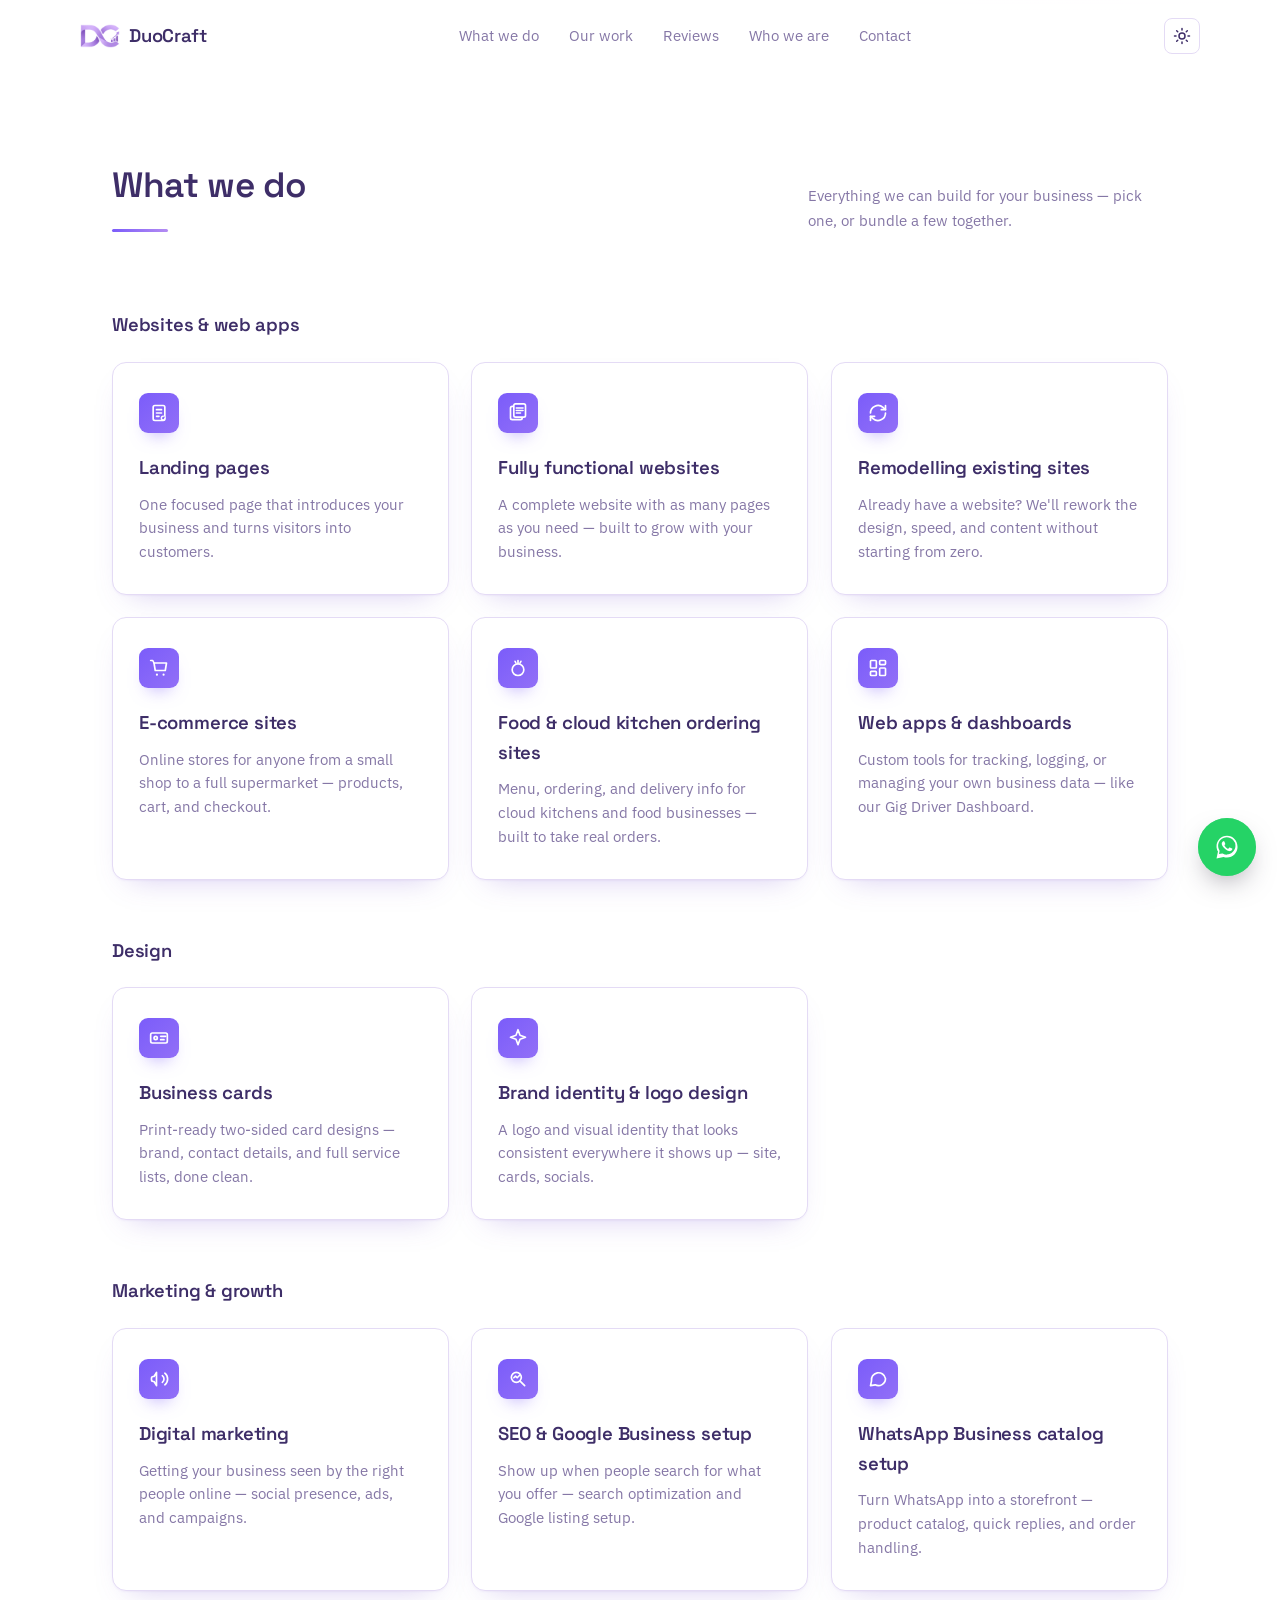
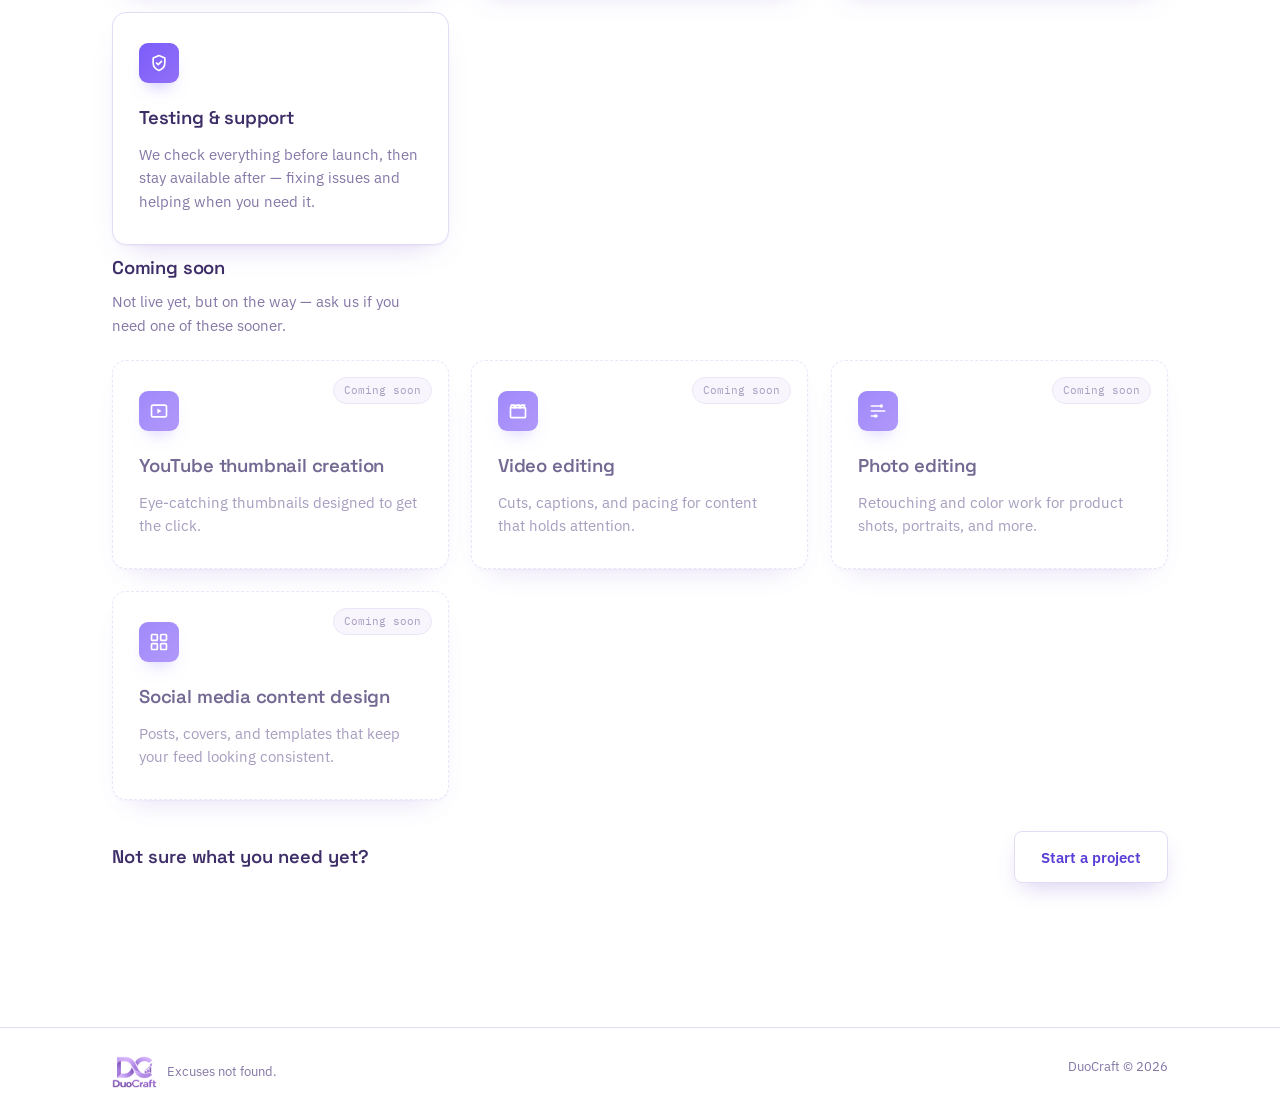
==== services.html @ d3675df7 "DuoCraft v.0.4" ====
<!DOCTYPE html>
<html lang="en">
<head>
<meta charset="UTF-8">
<meta name="viewport" content="width=device-width, initial-scale=1.0">
<title>What We Do — DuoCraft</title>
<link rel="preconnect" href="https://fonts.googleapis.com">
<link rel="preconnect" href="https://fonts.gstatic.com" crossorigin>
<link href="https://fonts.googleapis.com/css2?family=Space+Grotesk:wght@500;600;700&family=IBM+Plex+Sans:wght@400;500;600&family=IBM+Plex+Mono:wght@400;500&display=swap" rel="stylesheet">
<link rel="stylesheet" href="style.css">
<link rel="icon" href="assets/favicon.ico" sizes="any">
<link rel="apple-touch-icon" href="assets/apple-touch-icon.png">
<script>
  (function() {
    var saved = localStorage.getItem('duocraft-theme');
    var theme = saved || (window.matchMedia('(prefers-color-scheme: dark)').matches ? 'dark' : 'light');
    document.documentElement.setAttribute('data-theme', theme);
  })();
</script>
</head>
<body id="top" data-home="./">

<header id="site-header">
  <div class="wrap nav">
    <a class="nav-mark" href="./">
      <img class="brand-badge" src="assets/duocraft-badge.png" alt="DuoCraft" width="40" height="24">
      DuoCraft
    </a>
    <nav class="nav-links" id="nav-links">
      <a href="services.html">What we do</a>
      <a href="work.html">Our work</a>
      <a href="#reviews" data-section="reviews">Reviews</a>
      <a href="#founders" data-section="founders">Who we are</a>
      <a href="#contact" data-section="contact">Contact</a>
    </nav>
    <div class="nav-controls">
      <button class="theme-toggle" id="theme-toggle" aria-label="Toggle dark mode">
        <svg class="icon-sun" viewBox="0 0 24 24" width="18" height="18" fill="none" stroke="currentColor" stroke-width="2" stroke-linecap="round"><circle cx="12" cy="12" r="4"></circle><path d="M12 2v2M12 20v2M4.9 4.9l1.4 1.4M17.7 17.7l1.4 1.4M2 12h2M20 12h2M4.9 19.1l1.4-1.4M17.7 6.3l1.4-1.4"></path></svg>
        <svg class="icon-moon" viewBox="0 0 24 24" width="18" height="18" fill="none" stroke="currentColor" stroke-width="2" stroke-linecap="round" stroke-linejoin="round"><path d="M21 12.8A9 9 0 1 1 11.2 3a7 7 0 0 0 9.8 9.8z"></path></svg>
      </button>
      <button class="nav-toggle" id="nav-toggle" aria-label="Toggle menu" aria-expanded="false" aria-controls="nav-links">
        <span></span><span></span><span></span>
      </button>
    </div>
  </div>
</header>

<section class="section work-hero">
  <div class="wrap">
    <div class="section-head reveal">
      <h2 class="section-title">What we do</h2>
      <p class="section-note">Everything we can build for your business — pick one, or bundle a few together.</p>
    </div>
  </div>
</section>

<section class="section services-page">
  <div class="wrap">

    <h3 class="services-group-title reveal">Websites &amp; web apps</h3>
    <div class="services">
      <div class="service tilt-card reveal">
        <div class="tilt-inner">
          <div class="service-icon">
            <svg viewBox="0 0 24 24" width="20" height="20" fill="none" stroke="#fff" stroke-width="2" stroke-linecap="round" stroke-linejoin="round"><rect x="5" y="3" width="14" height="18" rx="2"></rect><path d="M9 8h6M9 12h6M9 16h3"></path><circle cx="17" cy="18" r="3" fill="#fff" stroke="none"></circle><path d="M16.3 18l.7.7L18 17" stroke="#7B5CFA" stroke-width="1.6"></path></svg>
          </div>
          <h3>Landing pages</h3>
          <p>One focused page that introduces your business and turns visitors into customers.</p>
        </div>
      </div>
      <div class="service tilt-card reveal">
        <div class="tilt-inner">
          <div class="service-icon">
            <svg viewBox="0 0 24 24" width="20" height="20" fill="none" stroke="#fff" stroke-width="2" stroke-linecap="round" stroke-linejoin="round"><rect x="3" y="4" width="14" height="16" rx="2"></rect><rect x="7" y="1" width="14" height="16" rx="2" fill="#7B5CFA" stroke="#fff"></rect><path d="M10 6h8M10 9h8M10 12h5"></path></svg>
          </div>
          <h3>Fully functional websites</h3>
          <p>A complete website with as many pages as you need — built to grow with your business.</p>
        </div>
      </div>
      <div class="service tilt-card reveal">
        <div class="tilt-inner">
          <div class="service-icon">
            <svg viewBox="0 0 24 24" width="20" height="20" fill="none" stroke="#fff" stroke-width="2" stroke-linecap="round" stroke-linejoin="round"><path d="M3 12a9 9 0 0 1 15-6.7L21 8"></path><path d="M21 3v5h-5"></path><path d="M21 12a9 9 0 0 1-15 6.7L3 16"></path><path d="M3 21v-5h5"></path></svg>
          </div>
          <h3>Remodelling existing sites</h3>
          <p>Already have a website? We'll rework the design, speed, and content without starting from zero.</p>
        </div>
      </div>
      <div class="service tilt-card reveal">
        <div class="tilt-inner">
          <div class="service-icon">
            <svg viewBox="0 0 24 24" width="20" height="20" fill="none" stroke="#fff" stroke-width="2" stroke-linecap="round" stroke-linejoin="round"><path d="M6 6h15l-1.5 9h-12z"></path><circle cx="9.5" cy="20" r="1.3" fill="#fff" stroke="none"></circle><circle cx="17.5" cy="20" r="1.3" fill="#fff" stroke="none"></circle><path d="M6 6L4.5 3H2"></path></svg>
          </div>
          <h3>E-commerce sites</h3>
          <p>Online stores for anyone from a small shop to a full supermarket — products, cart, and checkout.</p>
        </div>
      </div>
      <div class="service tilt-card reveal">
        <div class="tilt-inner">
          <div class="service-icon">
            <svg viewBox="0 0 24 24" width="20" height="20" fill="none" stroke="#fff" stroke-width="2" stroke-linecap="round" stroke-linejoin="round"><circle cx="12" cy="14" r="7"></circle><path d="M12 3v3M8.5 4l1 2M15.5 4l-1 2"></path></svg>
          </div>
          <h3>Food &amp; cloud kitchen ordering sites</h3>
          <p>Menu, ordering, and delivery info for cloud kitchens and food businesses — built to take real orders.</p>
        </div>
      </div>
      <div class="service tilt-card reveal">
        <div class="tilt-inner">
          <div class="service-icon">
            <svg viewBox="0 0 24 24" width="20" height="20" fill="none" stroke="#fff" stroke-width="2" stroke-linecap="round" stroke-linejoin="round"><rect x="3" y="3" width="7" height="9" rx="1"></rect><rect x="14" y="3" width="7" height="5" rx="1"></rect><rect x="14" y="12" width="7" height="9" rx="1"></rect><rect x="3" y="16" width="7" height="5" rx="1"></rect></svg>
          </div>
          <h3>Web apps &amp; dashboards</h3>
          <p>Custom tools for tracking, logging, or managing your own business data — like our Gig Driver Dashboard.</p>
        </div>
      </div>
    </div>

    <h3 class="services-group-title reveal">Design</h3>
    <div class="services">
      <div class="service tilt-card reveal">
        <div class="tilt-inner">
          <div class="service-icon">
            <svg viewBox="0 0 24 24" width="20" height="20" fill="none" stroke="#fff" stroke-width="2" stroke-linecap="round" stroke-linejoin="round"><rect x="2" y="6" width="20" height="12" rx="2"></rect><circle cx="8" cy="12" r="2"></circle><path d="M14 10h6M14 14h4"></path></svg>
          </div>
          <h3>Business cards</h3>
          <p>Print-ready two-sided card designs — brand, contact details, and full service lists, done clean.</p>
        </div>
      </div>
      <div class="service tilt-card reveal">
        <div class="tilt-inner">
          <div class="service-icon">
            <svg viewBox="0 0 24 24" width="20" height="20" fill="none" stroke="#fff" stroke-width="2" stroke-linecap="round" stroke-linejoin="round"><path d="M12 2l2.4 6.6L21 11l-6.6 2.4L12 20l-2.4-6.6L3 11l6.6-2.4z"></path></svg>
          </div>
          <h3>Brand identity &amp; logo design</h3>
          <p>A logo and visual identity that looks consistent everywhere it shows up — site, cards, socials.</p>
        </div>
      </div>
    </div>

    <h3 class="services-group-title reveal">Marketing &amp; growth</h3>
    <div class="services">
      <div class="service tilt-card reveal">
        <div class="tilt-inner">
          <div class="service-icon">
            <svg viewBox="0 0 24 24" width="20" height="20" fill="none" stroke="#fff" stroke-width="2" stroke-linecap="round" stroke-linejoin="round"><path d="M3 11v2a2 2 0 0 0 2 2h1l3 5V4l-3 5H5a2 2 0 0 0-2 2z"></path><path d="M16 8a5 5 0 0 1 0 8"></path><path d="M19 5a9 9 0 0 1 0 14"></path></svg>
          </div>
          <h3>Digital marketing</h3>
          <p>Getting your business seen by the right people online — social presence, ads, and campaigns.</p>
        </div>
      </div>
      <div class="service tilt-card reveal">
        <div class="tilt-inner">
          <div class="service-icon">
            <svg viewBox="0 0 24 24" width="20" height="20" fill="none" stroke="#fff" stroke-width="2" stroke-linecap="round" stroke-linejoin="round"><circle cx="10" cy="10" r="6"></circle><path d="M20 20l-5.5-5.5"></path><path d="M7 10.5l2-2 2 2 3-3"></path></svg>
          </div>
          <h3>SEO &amp; Google Business setup</h3>
          <p>Show up when people search for what you offer — search optimization and Google listing setup.</p>
        </div>
      </div>
      <div class="service tilt-card reveal">
        <div class="tilt-inner">
          <div class="service-icon">
            <svg viewBox="0 0 24 24" width="20" height="20" fill="none" stroke="#fff" stroke-width="2" stroke-linecap="round" stroke-linejoin="round"><path d="M21 11.5a8.5 8.5 0 0 1-12.4 7.5L3 20l1.2-5.4A8.5 8.5 0 1 1 21 11.5z"></path></svg>
          </div>
          <h3>WhatsApp Business catalog setup</h3>
          <p>Turn WhatsApp into a storefront — product catalog, quick replies, and order handling.</p>
        </div>
      </div>
      <div class="service tilt-card reveal">
        <div class="tilt-inner">
          <div class="service-icon">
            <svg viewBox="0 0 24 24" width="20" height="20" fill="none" stroke="#fff" stroke-width="2" stroke-linecap="round" stroke-linejoin="round"><path d="M12 3l7 3v6c0 4.5-3 7.5-7 9-4-1.5-7-4.5-7-9V6l7-3Z"></path><path d="M9 12l2 2 4-4"></path></svg>
          </div>
          <h3>Testing &amp; support</h3>
          <p>We check everything before launch, then stay available after — fixing issues and helping when you need it.</p>
        </div>
      </div>
    </div>

    <div class="services-coming reveal">
      <h3 class="services-group-title">Coming soon</h3>
      <p class="section-note" style="margin-bottom: 22px;">Not live yet, but on the way — ask us if you need one of these sooner.</p>
      <div class="services">
        <div class="service tilt-card is-coming-soon">
          <span class="coming-soon-badge">Coming soon</span>
          <div class="tilt-inner">
            <div class="service-icon">
              <svg viewBox="0 0 24 24" width="20" height="20" fill="none" stroke="#fff" stroke-width="2" stroke-linecap="round" stroke-linejoin="round"><rect x="3" y="5" width="18" height="14" rx="2"></rect><path d="M10 9l5 3-5 3z" fill="#fff" stroke="none"></path></svg>
            </div>
            <h3>YouTube thumbnail creation</h3>
            <p>Eye-catching thumbnails designed to get the click.</p>
          </div>
        </div>
        <div class="service tilt-card is-coming-soon">
          <span class="coming-soon-badge">Coming soon</span>
          <div class="tilt-inner">
            <div class="service-icon">
              <svg viewBox="0 0 24 24" width="20" height="20" fill="none" stroke="#fff" stroke-width="2" stroke-linecap="round" stroke-linejoin="round"><path d="M3 8l1-3h4l-1 3M9 8l1-3h4l-1 3M15 8l1-3h4l-1 3"></path><rect x="3" y="8" width="18" height="12" rx="1"></rect></svg>
            </div>
            <h3>Video editing</h3>
            <p>Cuts, captions, and pacing for content that holds attention.</p>
          </div>
        </div>
        <div class="service tilt-card is-coming-soon">
          <span class="coming-soon-badge">Coming soon</span>
          <div class="tilt-inner">
            <div class="service-icon">
              <svg viewBox="0 0 24 24" width="20" height="20" fill="none" stroke="#fff" stroke-width="2" stroke-linecap="round" stroke-linejoin="round"><path d="M4 6h10M4 12h16M4 18h7"></path><circle cx="16" cy="6" r="2" fill="#fff" stroke="none"></circle><circle cx="9" cy="18" r="2" fill="#fff" stroke="none"></circle></svg>
            </div>
            <h3>Photo editing</h3>
            <p>Retouching and color work for product shots, portraits, and more.</p>
          </div>
        </div>
        <div class="service tilt-card is-coming-soon">
          <span class="coming-soon-badge">Coming soon</span>
          <div class="tilt-inner">
            <div class="service-icon">
              <svg viewBox="0 0 24 24" width="20" height="20" fill="none" stroke="#fff" stroke-width="2" stroke-linecap="round" stroke-linejoin="round"><rect x="3" y="3" width="7" height="7" rx="1"></rect><rect x="14" y="3" width="7" height="7" rx="1"></rect><rect x="3" y="14" width="7" height="7" rx="1"></rect><rect x="14" y="14" width="7" height="7" rx="1"></rect></svg>
            </div>
            <h3>Social media content design</h3>
            <p>Posts, covers, and templates that keep your feed looking consistent.</p>
          </div>
        </div>
      </div>
    </div>

    <div class="case-cta reveal">
      <p>Not sure what you need yet?</p>
      <a class="btn btn-primary" href="#contact" data-section="contact">Start a project</a>
    </div>
  </div>
</section>

<footer>
  <div class="wrap">
    <div style="display:flex; align-items:center; gap:10px;">
      <img src="assets/duocraft-wordmark.png" alt="DuoCraft" style="height:32px; width:auto; display:block;">
      <span style="font-size:0.8rem; color:var(--text-muted);">Excuses not found.</span>
    </div>
    <span>DuoCraft © 2026</span>
  </div>
</footer>

  <a
    class="whatsapp-fab"
    id="whatsapp-fab"
    href="https://wa.me/919360220703?text=Hi%2C%20we%20found%20DuoCraft%20and%20we%27d%20like%20to%20build%20a%20website%20together%20%E2%80%94%20can%20we%20talk%3F"
    target="_blank"
    rel="noopener noreferrer"
    aria-label="Message DuoCraft on WhatsApp"
  >
    <svg viewBox="0 0 32 32" width="28" height="28" fill="currentColor" aria-hidden="true">
      <path d="M16.02 3C9.4 3 4 8.4 4 15.02c0 2.23.62 4.34 1.7 6.14L4 29l8.03-1.65a11.94 11.94 0 0 0 3.99.69h.01c6.63 0 12.02-5.4 12.02-12.02C28.05 8.4 22.65 3 16.02 3Zm0 21.9h-.01a9.9 9.9 0 0 1-5.06-1.39l-.36-.22-3.77.78.8-3.67-.24-.38a9.86 9.86 0 0 1-1.52-5.3c0-5.46 4.44-9.9 9.92-9.9 2.65 0 5.13 1.03 7 2.9a9.83 9.83 0 0 1 2.9 6.99c0 5.46-4.45 9.9-9.9 9.9Zm5.43-7.42c-.3-.15-1.76-.87-2.03-.97-.27-.1-.47-.15-.67.15-.2.3-.77.97-.94 1.17-.17.2-.35.22-.65.07-.3-.15-1.25-.46-2.38-1.47-.88-.78-1.47-1.76-1.65-2.06-.17-.3-.02-.46.13-.6.13-.13.3-.35.45-.52.15-.17.2-.3.3-.5.1-.2.05-.37-.02-.52-.07-.15-.67-1.6-.91-2.2-.24-.57-.49-.5-.67-.51h-.57c-.2 0-.52.07-.79.37-.27.3-1.04 1.02-1.04 2.48s1.06 2.87 1.21 3.07c.15.2 2.09 3.2 5.08 4.48.71.3 1.26.49 1.69.63.71.22 1.36.19 1.87.12.57-.09 1.76-.72 2-1.42.25-.7.25-1.29.17-1.42-.07-.13-.27-.2-.57-.35Z"/>
    </svg>
  </a>

  <script src="script.js"></script>
</body>
</html>
---- style.css ----
:root {
    --bg: #FFFFFF;
    --bg-2: #F5F1FC;
    --panel: #FFFFFF;
    --line: #E4DBF5;
    --text: #3E2E68;
    --text-muted: #8577A6;
    --accent: #7B5CFA;
    --accent-2: #B48CF2;
    --pass: #3F9E82;
    --shadow-color: 258deg 55% 55%;
    --font-display: 'Space Grotesk', sans-serif;
    --font-body: 'IBM Plex Sans', sans-serif;
    --font-mono: 'IBM Plex Mono', monospace;
    color-scheme: light;
  }

  :root[data-theme="dark"] {
    --bg: #16121F;
    --bg-2: #1E1830;
    --panel: #1C1729;
    --line: #332A4A;
    --text: #EDE7FA;
    --text-muted: #A99FC7;
    --accent: #9B82FF;
    --accent-2: #C6A8FF;
    --pass: #52C79A;
    --shadow-color: 258deg 60% 4%;
    color-scheme: dark;
  }

  * { box-sizing: border-box; }
  html { scroll-behavior: smooth; }

  body {
    margin: 0;
    background:
      radial-gradient(1100px 480px at 82% -8%, color-mix(in srgb, var(--accent) 10%, transparent), transparent 60%),
      var(--bg);
    color: var(--text);
    font-family: var(--font-body);
    line-height: 1.6;
    -webkit-font-smoothing: antialiased;
    overflow-x: hidden;
    transition: background-color 0.3s ease, color 0.3s ease;
  }

  a { color: inherit; }

  .wrap {
    max-width: 1120px;
    margin: 0 auto;
    padding: 0 32px;
  }
  @media (max-width: 640px) { .wrap { padding: 0 20px; } }

  /* ---------- Reveal-on-scroll ---------- */
  .reveal {
    opacity: 0;
    transform: translateY(22px);
    transition: opacity 0.7s cubic-bezier(.2,.7,.2,1), transform 0.7s cubic-bezier(.2,.7,.2,1);
  }
  .reveal.is-visible { opacity: 1; transform: translateY(0); }
  @media (prefers-reduced-motion: reduce) {
    .reveal { opacity: 1; transform: none; transition: none; }
  }

  /* ---------- Nav ---------- */
  header {
    position: sticky;
    top: 0;
    z-index: 50;
    background: color-mix(in srgb, var(--bg) 78%, transparent);
    backdrop-filter: blur(14px);
    border-bottom: 1px solid transparent;
    transition: border-color 0.3s ease, box-shadow 0.3s ease;
  }
  header.scrolled {
    border-bottom-color: var(--line);
    box-shadow: 0 8px 24px -20px hsl(var(--shadow-color) / 0.6);
  }
  .nav {
    display: flex;
    align-items: center;
    justify-content: space-between;
    padding: 18px 0;
  }
  .nav-mark {
    font-family: var(--font-display);
    font-size: 1.15rem;
    font-weight: 600;
    letter-spacing: -0.01em;
    display: flex;
    align-items: center;
    gap: 9px;
  }
  .nav-controls {
    display: flex;
    flex-direction: row;
    flex-wrap: nowrap;
    align-items: center;
    gap: 10px;
  }
  .brand-badge {
    display: block;
    flex-shrink: 0;
    object-fit: contain;
  }
  .nav-links {
    display: flex;
    gap: 30px;
    font-size: 0.92rem;
    color: var(--text-muted);
  }
  .nav-links a { text-decoration: none; transition: color 0.2s ease; position: relative; }
  .nav-links a::after {
    content: "";
    position: absolute;
    left: 0; bottom: -5px;
    width: 100%; height: 1px;
    background: var(--accent);
    transform: scaleX(0);
    transform-origin: left;
    transition: transform 0.25s cubic-bezier(.2,.7,.2,1);
  }
  .nav-links a:hover::after { transform: scaleX(1); }
  .nav-links a:hover { color: var(--text); }
  .theme-toggle {
    display: flex;
    align-items: center;
    justify-content: center;
    width: 36px;
    height: 36px;
    border: 1px solid var(--line);
    border-radius: 8px;
    background: var(--panel);
    color: var(--text);
    cursor: pointer;
    padding: 0;
    position: relative;
    transition: border-color 0.2s ease, transform 0.2s ease;
  }
  .theme-toggle:hover { border-color: var(--accent); transform: translateY(-1px); }
  .theme-toggle svg {
    position: absolute;
    transition: opacity 0.2s ease, transform 0.3s ease;
  }
  .icon-moon { opacity: 0; transform: rotate(-40deg) scale(0.7); }
  .icon-sun { opacity: 1; transform: rotate(0deg) scale(1); }
  :root[data-theme="dark"] .icon-sun { opacity: 0; transform: rotate(40deg) scale(0.7); }
  :root[data-theme="dark"] .icon-moon { opacity: 1; transform: rotate(0deg) scale(1); }

  .nav-toggle {
    display: none;
    flex-direction: column;
    justify-content: center;
    gap: 5px;
    width: 36px;
    height: 36px;
    border: 1px solid var(--line);
    border-radius: 8px;
    background: var(--panel);
    cursor: pointer;
    padding: 0;
  }
  .nav-toggle span {
    display: block;
    width: 16px;
    height: 2px;
    margin: 0 auto;
    background: var(--text);
    border-radius: 2px;
    transition: transform 0.25s ease, opacity 0.25s ease;
  }
  .nav-toggle[aria-expanded="true"] span:nth-child(1) { transform: translateY(7px) rotate(45deg); }
  .nav-toggle[aria-expanded="true"] span:nth-child(2) { opacity: 0; }
  .nav-toggle[aria-expanded="true"] span:nth-child(3) { transform: translateY(-7px) rotate(-45deg); }

  @media (max-width: 640px) {
    .nav-toggle { display: flex; }
    .nav-links {
      position: absolute;
      top: 100%;
      left: 0;
      right: 0;
      flex-direction: column;
      gap: 0;
      background: var(--bg);
      border-bottom: 1px solid var(--line);
      box-shadow: 0 16px 30px -20px hsl(var(--shadow-color) / 0.5);
      max-height: 0;
      overflow: hidden;
      opacity: 0;
      transition: max-height 0.3s ease, opacity 0.25s ease;
    }
    .nav-links.open { max-height: 320px; opacity: 1; }
    .nav-links a {
      padding: 16px 20px;
      border-bottom: 1px solid var(--line);
      width: 100%;
    }
    .nav-links a::after { display: none; }
    .nav { position: relative; }
  }

  .btn {
    display: inline-block;
    padding: 13px 26px;
    border-radius: 8px;
    text-decoration: none;
    font-size: 0.95rem;
    font-weight: 600;
    font-family: var(--font-body);
    transition: transform 0.2s ease, box-shadow 0.2s ease, background 0.2s ease;
  }
  .btn-primary {
    background: #FFFFFF;
    color: #5A3FD6;
    border: 1px solid var(--line);
    box-shadow: 0 10px 24px -8px hsl(var(--shadow-color) / 0.30);
    position: relative;
    overflow: hidden;
  }
  .btn-primary::before {
    content: "";
    position: absolute;
    top: 0; left: -60%;
    width: 40%; height: 100%;
    background: linear-gradient(115deg, transparent, color-mix(in srgb, var(--accent) 22%, transparent), transparent);
    transform: skewX(-20deg);
    transition: left 0.6s ease;
  }
  .btn-primary:hover::before { left: 130%; }
  .btn-primary:hover { transform: translateY(-2px); box-shadow: 0 16px 30px -8px hsl(var(--shadow-color) / 0.4); }
  .btn-ghost {
    border: 1px solid var(--line);
    color: var(--text);
    background: var(--panel);
  }
  .btn-ghost:hover { transform: translateY(-2px); box-shadow: 0 10px 22px -12px hsl(var(--shadow-color) / 0.5); }

  :root[data-theme="dark"] .btn-primary {
    background: var(--panel);
    color: var(--accent-2);
  }

  /* ---------- Hero ---------- */
  .hero { padding: 108px 0 84px; position: relative; overflow: hidden; min-height: 560px; }
  .hero-orb {
    position: absolute;
    border-radius: 50%;
    filter: blur(60px);
    pointer-events: none;
    z-index: -1;
    opacity: 0.35;
  }
  .hero-orb-1 {
    width: 340px; height: 340px;
    top: -80px; right: 6%;
    background: radial-gradient(circle, var(--accent), transparent 70%);
    animation: float-a 14s ease-in-out infinite;
  }
  .hero-orb-2 {
    width: 240px; height: 240px;
    top: 160px; right: 22%;
    background: radial-gradient(circle, var(--accent-2), transparent 70%);
    animation: float-b 18s ease-in-out infinite;
  }
  @keyframes float-a {
    0%, 100% { transform: translate(0, 0) scale(1); }
    50% { transform: translate(-24px, 30px) scale(1.08); }
  }
  @keyframes float-b {
    0%, 100% { transform: translate(0, 0) scale(1); }
    50% { transform: translate(18px, -22px) scale(0.94); }
  }

  .hero-stage {
    position: absolute;
    top: 46%;
    right: 5%;
    transform: translateY(-50%);
    width: 600px;
    height: 600px;
    perspective: 1200px;
    z-index: 0;
    pointer-events: none;
  }
  @media (max-width: 980px) { .hero-stage { display: none; } }
  .hero-stage-glow {
    position: absolute;
    inset: 8%;
    border-radius: 50%;
    background: radial-gradient(circle, color-mix(in srgb, var(--accent) 14%, transparent), transparent 70%);
  }
  .hero-stage-shadow {
    position: absolute;
    bottom: 10%;
    left: 50%;
    width: 46%;
    height: 22px;
    background: radial-gradient(ellipse, hsl(var(--shadow-color) / 0.4), transparent 72%);
    transform: translateX(-50%);
    border-radius: 50%;
    filter: blur(1px);
    animation: shadow-pulse 14s linear infinite;
  }
  .hero-logo-spin {
    position: absolute;
    inset: 0;
    display: flex;
    align-items: center;
    justify-content: center;
    transform-style: preserve-3d;
    animation: spin3d 14s linear infinite;
  }
  .hero-logo-spin img {
    width: 60%;
    height: auto;
    filter: drop-shadow(0 18px 26px hsl(var(--shadow-color) / 0.32));
    backface-visibility: visible;
  }
  @keyframes spin3d {
    from { transform: rotateY(0deg) rotateX(8deg); }
    to { transform: rotateY(360deg) rotateX(8deg); }
  }
  @keyframes shadow-pulse {
    0%, 50%, 100% { transform: translateX(-50%) scaleX(1); opacity: 0.5; }
    25%, 75% { transform: translateX(-50%) scaleX(0.55); opacity: 0.3; }
  }
  .hero-eyebrow {
    font-family: var(--font-mono);
    font-size: 0.82rem;
    color: var(--pass);
    margin: 0 0 22px;
    display: flex;
    align-items: center;
    gap: 8px;
  }
  .dot {
    width: 7px; height: 7px; border-radius: 50%;
    background: var(--pass);
    display: inline-block;
    box-shadow: 0 0 0 4px color-mix(in srgb, var(--pass) 18%, transparent);
    animation: pulse 2.4s ease-in-out infinite;
  }
  @keyframes pulse {
    0%, 100% { box-shadow: 0 0 0 4px color-mix(in srgb, var(--pass) 18%, transparent); }
    50% { box-shadow: 0 0 0 8px color-mix(in srgb, var(--pass) 8%, transparent); }
  }
  h1 {
    font-family: var(--font-display);
    font-weight: 600;
    font-size: clamp(2.4rem, 5.4vw, 3.7rem);
    line-height: 1.1;
    margin: 0 0 28px;
    max-width: 16ch;
    letter-spacing: -0.02em;
  }
  .hero-sub {
    font-size: 1.1rem;
    color: var(--text-muted);
    max-width: 54ch;
    margin: 0 0 38px;
  }
  .hero-actions { display: flex; gap: 14px; flex-wrap: wrap; }

  /* ---------- Section heads ---------- */
  .section { padding: 84px 0; }
  .section-head {
    display: flex;
    justify-content: space-between;
    align-items: flex-end;
    gap: 20px;
    margin-bottom: 46px;
    flex-wrap: wrap;
  }
  .section-title {
    font-family: var(--font-display);
    font-weight: 600;
    font-size: clamp(1.7rem, 3vw, 2.2rem);
    margin: 0;
    max-width: 20ch;
    letter-spacing: -0.01em;
    position: relative;
  }
  .section-title::after {
    content: "";
    display: block;
    height: 3px;
    width: 0;
    margin-top: 16px;
    background: linear-gradient(90deg, var(--accent), var(--accent-2));
    border-radius: 2px;
    transition: width 0.8s cubic-bezier(.2,.7,.2,1) 0.15s;
  }
  .section-head.is-visible .section-title::after { width: 56px; }
  .section-note { color: var(--text-muted); font-size: 0.96rem; max-width: 34ch; margin: 0; }

  /* ---------- Elevated card base (3D) ---------- */
  .tilt-card {
    background: var(--panel);
    border: 1px solid var(--line);
    border-radius: 14px;
    box-shadow:
      0 1px 2px hsl(var(--shadow-color) / 0.06),
      0 14px 30px -18px hsl(var(--shadow-color) / 0.35);
    transform-style: preserve-3d;
    will-change: transform;
    transition: box-shadow 0.3s ease, transform 0.1s ease;
  }
  .tilt-card:hover {
    box-shadow:
      0 2px 4px hsl(var(--shadow-color) / 0.08),
      0 26px 46px -20px hsl(var(--shadow-color) / 0.45);
  }
  .tilt-inner { transform: translateZ(30px); }

  /* ---------- Founders ---------- */
  .founders {
    display: grid;
    grid-template-columns: 1fr 1fr;
    gap: 24px;
  }
  @media (max-width: 720px) { .founders { grid-template-columns: 1fr; } }
  .founders .tilt-card:nth-child(1) { transition-delay: 0s; }
  .founders .tilt-card:nth-child(2) { transition-delay: 0.12s; }
  .founder { padding: 38px 34px; }
  .founder-avatar {
    width: 52px;
    height: 52px;
    border-radius: 50%;
    display: flex;
    align-items: center;
    justify-content: center;
    font-family: var(--font-display);
    font-weight: 600;
    font-size: 0.95rem;
    color: #fff;
    background: linear-gradient(135deg, var(--accent), var(--accent-2));
    box-shadow: 0 10px 18px -10px color-mix(in srgb, var(--accent) 60%, transparent);
    margin-bottom: 18px;
    letter-spacing: 0.02em;
  }
  .founder-role {
    font-family: var(--font-mono);
    font-size: 0.78rem;
    color: var(--accent);
    margin: 0 0 8px;
  }
  .founder-name {
    font-family: var(--font-display);
    font-size: 1.55rem;
    font-weight: 600;
    margin: 0 0 14px;
    letter-spacing: -0.01em;
  }
  .founder-bio { color: var(--text-muted); font-size: 0.97rem; margin: 0 0 22px; }
  .chip-row { display: flex; flex-wrap: wrap; gap: 8px; margin-bottom: 22px; }
  .chip {
    font-family: var(--font-mono);
    font-size: 0.76rem;
    padding: 6px 11px;
    background: var(--bg-2);
    border: 1px solid var(--line);
    border-radius: 6px;
    color: var(--text-muted);
    transition: transform 0.15s ease, border-color 0.15s ease, color 0.15s ease;
  }
  .chip:hover { transform: translateY(-2px); border-color: var(--accent); color: var(--accent); }
  .founder-contact { font-size: 0.88rem; color: var(--text-muted); display: flex; flex-direction: column; gap: 5px; }
  .founder-contact a { text-decoration: none; border-bottom: 1px solid var(--line); }
  .founder-contact a:hover { border-color: var(--accent); color: var(--accent); }
  .founder-portfolio-btn {
    display: inline-flex;
    align-items: center;
    gap: 8px;
    margin-top: 22px;
    padding: 10px 18px;
    border-radius: 8px;
    border: 1px solid var(--line);
    background: var(--bg-2);
    color: var(--text);
    text-decoration: none;
    font-size: 0.88rem;
    font-weight: 600;
    transition: transform 0.2s ease, border-color 0.2s ease, color 0.2s ease, box-shadow 0.2s ease;
  }
  .founder-portfolio-btn svg { transition: transform 0.2s ease; }
  .founder-portfolio-btn:hover {
    border-color: var(--accent);
    color: var(--accent);
    transform: translateY(-2px);
    box-shadow: 0 10px 22px -14px hsl(var(--shadow-color) / 0.5);
  }
  .founder-portfolio-btn:hover svg { transform: translate(1px, -1px); }

  /* ---------- Services ---------- */
  .services {
    display: grid;
    grid-template-columns: repeat(3, 1fr);
    gap: 22px;
  }
  @media (max-width: 800px) { .services { grid-template-columns: 1fr; } }
  .section-more { display: flex; justify-content: center; margin-top: 34px; }

  /* ---------- Services page (what we do, full catalog) ---------- */
  .services-page { padding-top: 8px; }
  .services-group-title {
    font-family: var(--font-display);
    font-weight: 600;
    font-size: 1.15rem;
    letter-spacing: -0.01em;
    margin: 56px 0 22px;
  }
  .services-group-title:first-child { margin-top: 0; }
  .services-coming { margin-top: 8px; }
  .services-coming .services-group-title { margin-bottom: 6px; }

  .service.is-coming-soon { position: relative; opacity: 0.72; border-style: dashed; }
  .coming-soon-badge {
    position: absolute;
    top: 16px;
    right: 16px;
    font-family: var(--font-mono);
    font-size: 0.68rem;
    padding: 4px 10px;
    border-radius: 999px;
    background: var(--bg-2);
    border: 1px solid var(--line);
    color: var(--text-muted);
    z-index: 1;
  }
  .services .tilt-card:nth-child(1) { transition-delay: 0s; }
  .services .tilt-card:nth-child(2) { transition-delay: 0.1s; }
  .services .tilt-card:nth-child(3) { transition-delay: 0.2s; }
  .service { padding: 30px 26px; }
  .service-icon {
    width: 40px; height: 40px;
    border-radius: 9px;
    background: linear-gradient(135deg, var(--accent), color-mix(in srgb, var(--accent) 60%, var(--accent-2)));
    margin-bottom: 20px;
    box-shadow: 0 10px 18px -10px color-mix(in srgb, var(--accent) 60%, transparent);
    display: flex;
    align-items: center;
    justify-content: center;
  }
  .service h3 { font-family: var(--font-display); font-weight: 600; font-size: 1.16rem; margin: 0 0 10px; letter-spacing: -0.01em; }
  .service p { color: var(--text-muted); font-size: 0.93rem; margin: 0; }

  /* ---------- Process ---------- */
  .process { display: flex; flex-direction: column; gap: 16px; }
  .process .step:nth-child(1) { transition-delay: 0s; }
  .process .step:nth-child(2) { transition-delay: 0.08s; }
  .process .step:nth-child(3) { transition-delay: 0.16s; }
  .process .step:nth-child(4) { transition-delay: 0.24s; }
  .step {
    display: grid;
    grid-template-columns: 60px 1fr;
    gap: 22px;
    align-items: start;
    padding: 26px 28px;
  }
  .step-num {
    font-family: var(--font-display);
    font-size: 1.5rem;
    font-weight: 700;
    background: linear-gradient(120deg, var(--accent), var(--accent-2), var(--accent));
    background-size: 200% auto;
    -webkit-background-clip: text;
    background-clip: text;
    color: transparent;
    animation: shimmer 6s ease-in-out infinite;
  }
  @keyframes shimmer {
    0%, 100% { background-position: 0% 50%; }
    50% { background-position: 100% 50%; }
  }
  .step-body h4 { margin: 0 0 6px; font-size: 1.06rem; font-weight: 600; }
  .step-body p { margin: 0; color: var(--text-muted); font-size: 0.93rem; max-width: 56ch; }

  /* ---------- Stack ---------- */
  .stack-grid { display: grid; grid-template-columns: repeat(4, 1fr); gap: 20px; }
  @media (max-width: 720px) { .stack-grid { grid-template-columns: repeat(2, 1fr); } }
  .stack-grid .tilt-card:nth-child(1) { transition-delay: 0s; }
  .stack-grid .tilt-card:nth-child(2) { transition-delay: 0.08s; }
  .stack-grid .tilt-card:nth-child(3) { transition-delay: 0.16s; }
  .stack-grid .tilt-card:nth-child(4) { transition-delay: 0.24s; }
  .stack-group { padding: 24px 22px; }
  .stack-group h5 { font-family: var(--font-mono); font-size: 0.78rem; color: var(--accent); margin: 0 0 12px; font-weight: 500; }
  .stack-group ul { list-style: none; padding: 0; margin: 0; font-size: 0.94rem; }
  .stack-group li { padding: 4px 0; color: var(--text); }

  /* ---------- CTA ---------- */
  .cta { padding: 90px 0 100px; }
  .cta-panel {
    padding: 56px 48px;
    border-radius: 20px;
    position: relative;
    overflow: hidden;
  }
  .cta-panel::before {
    content: "";
    position: absolute; inset: 0;
    background: radial-gradient(600px 260px at 90% 0%, color-mix(in srgb, var(--accent) 16%, transparent), transparent 65%);
    pointer-events: none;
  }
  @media (max-width: 640px) { .cta-panel { padding: 40px 26px; } }
  .cta-badge {
    font-family: var(--font-mono);
    font-size: 0.8rem;
    color: var(--pass);
    display: flex;
    align-items: center;
    gap: 8px;
    margin: 0 0 16px;
  }
  .cta-title {
    font-family: var(--font-display);
    font-weight: 600;
    font-size: clamp(1.9rem, 4vw, 2.6rem);
    max-width: 18ch;
    margin: 0 0 22px;
    letter-spacing: -0.02em;
  }
  .cta-row { display: flex; gap: 44px; flex-wrap: wrap; margin-top: 38px; position: relative; }
  .cta-col p { margin: 2px 0; color: var(--text-muted); font-size: 0.95rem; }
  .cta-col a { text-decoration: none; color: var(--text); border-bottom: 1px solid var(--line); }
  .cta-col a:hover { color: var(--accent); border-color: var(--accent); }
  .cta-col h6 { font-family: var(--font-mono); font-size: 0.76rem; color: var(--pass); margin: 0 0 8px; font-weight: 500; }

  footer {
    border-top: 1px solid var(--line);
    padding: 28px 0;
    color: var(--text-muted);
    font-size: 0.82rem;
  }
  footer .wrap { display: flex; justify-content: space-between; flex-wrap: wrap; gap: 8px; }

  /* ---------- WhatsApp floating button ---------- */
  @media (prefers-reduced-motion: reduce) {
    * { transition: none !important; scroll-behavior: auto !important; animation: none !important; }
    .tilt-card { transform: none !important; }
  }
  .whatsapp-fab {
    position: fixed;
    right: 24px;
    bottom: 24px;
    width: 58px;
    height: 58px;
    border-radius: 50%;
    display: flex;
    align-items: center;
    justify-content: center;
    background: #25D366;
    color: #fff;
    box-shadow: 0 12px 28px -10px hsl(258deg 20% 20% / 0.5);
    z-index: 60;
    transition: transform 0.2s ease, box-shadow 0.2s ease;
  }
  .whatsapp-fab::before {
    content: "";
    position: absolute;
    inset: 0;
    border-radius: 50%;
    background: #25D366;
    opacity: 0.55;
    animation: fab-pulse 2.6s ease-out infinite;
    z-index: -1;
  }
  .whatsapp-fab:hover {
    transform: translateY(-3px) scale(1.05);
    box-shadow: 0 16px 34px -10px hsl(258deg 20% 20% / 0.6);
  }
  @keyframes fab-pulse {
    0% { transform: scale(1); opacity: 0.45; }
    100% { transform: scale(1.6); opacity: 0; }
  }
  @media (max-width: 640px) {
    .whatsapp-fab { right: 16px; bottom: 34px; width: 52px; height: 52px; }
  }
  @media (prefers-reduced-motion: reduce) {
    .whatsapp-fab::before { animation: none; display: none; }
  }

  /* ---------- Nav mark as a link (click logo to scroll to top) ---------- */
  a.nav-mark {
    text-decoration: none;
    color: inherit;
    cursor: pointer;
  }

  /* ---------- Portfolio / work preview ---------- */
  .portfolio-grid {
    display: grid;
    grid-template-columns: repeat(3, 1fr);
    gap: 22px;
  }
  @media (max-width: 800px) { .portfolio-grid { grid-template-columns: 1fr; } }
  .portfolio-grid .tilt-card:nth-child(1) { transition-delay: 0s; }
  .portfolio-grid .tilt-card:nth-child(2) { transition-delay: 0.1s; }
  .portfolio-grid .tilt-card:nth-child(3) { transition-delay: 0.2s; }
  .portfolio-card { overflow: hidden; }
  .portfolio-thumb {
    height: 140px;
    display: flex;
    align-items: center;
    justify-content: center;
    font-family: var(--font-mono);
    font-size: 0.78rem;
    color: var(--text-muted);
    border-bottom: 1px solid var(--line);
  }
  .portfolio-thumb-1 { background: linear-gradient(135deg, color-mix(in srgb, var(--accent) 18%, white), color-mix(in srgb, var(--accent-2) 25%, white)); }
  .portfolio-thumb-2 { background: linear-gradient(135deg, color-mix(in srgb, var(--accent-2) 22%, white), var(--bg-2)); }
  .portfolio-thumb-3 {
    background: var(--bg-2);
    border: 1px dashed var(--line);
    color: var(--accent);
  }

  :root[data-theme="dark"] .portfolio-thumb-1 { background: linear-gradient(135deg, color-mix(in srgb, var(--accent) 30%, var(--bg-2)), color-mix(in srgb, var(--accent-2) 30%, var(--bg-2))); }
  :root[data-theme="dark"] .portfolio-thumb-2 { background: linear-gradient(135deg, color-mix(in srgb, var(--accent-2) 32%, var(--bg-2)), var(--bg-2)); }
  .portfolio-body { padding: 22px 24px; }
  .portfolio-body h3 { font-family: var(--font-display); font-weight: 600; font-size: 1.05rem; margin: 0 0 8px; }
  .portfolio-body p { color: var(--text-muted); font-size: 0.9rem; margin: 0; }

  /* ---------- Reviews / testimonials ---------- */
  .reviews-grid {
    display: grid;
    grid-template-columns: repeat(2, 1fr);
    gap: 22px;
  }
  @media (max-width: 800px) { .reviews-grid { grid-template-columns: 1fr; } }
  .reviews-grid .tilt-card:nth-child(1) { transition-delay: 0s; }
  .reviews-grid .tilt-card:nth-child(2) { transition-delay: 0.12s; }
  .review-card { padding: 30px 28px; }
  .review-quote {
    font-size: 1rem;
    color: var(--text);
    margin: 0 0 18px;
    font-style: italic;
  }
  .review-quote.placeholder { color: var(--text-muted); }
  .review-author { font-size: 0.86rem; color: var(--text-muted); font-family: var(--font-mono); }

  /* ---------- Work / case-study page ---------- */
  .work-hero { padding-top: 84px; padding-bottom: 24px; }
  .work-hero .section-note { max-width: 40ch; }

  .filter-chips {
    display: flex;
    flex-wrap: wrap;
    gap: 10px;
    margin-top: 24px;
  }
  .filter-chip {
    font-family: var(--font-mono);
    font-size: 0.82rem;
    padding: 9px 18px;
    border-radius: 999px;
    border: 1px solid var(--line);
    background: var(--panel);
    color: var(--text-muted);
    cursor: pointer;
    transition: border-color 0.2s ease, color 0.2s ease, background 0.2s ease;
  }
  .filter-chip:hover { border-color: var(--accent); color: var(--text); }
  .filter-chip.is-active {
    border-color: var(--accent);
    background: color-mix(in srgb, var(--accent) 16%, var(--panel));
    color: var(--accent-2);
  }
  .case-card.is-hidden { display: none; }

  .case-study { padding-top: 24px; }
  .case-card { padding: 38px; margin-bottom: 34px; }
  .case-head {
    display: flex;
    justify-content: space-between;
    align-items: flex-start;
    gap: 20px;
    flex-wrap: wrap;
    margin-bottom: 22px;
    padding-bottom: 22px;
    border-bottom: 1px solid var(--line);
  }
  .case-head h3 {
    font-family: var(--font-display);
    font-weight: 600;
    font-size: 1.4rem;
    margin: 0 0 8px;
    letter-spacing: -0.01em;
  }
  .case-meta { color: var(--text-muted); font-size: 0.92rem; margin: 0; }
  .case-tag {
    font-family: var(--font-mono);
    font-size: 0.76rem;
    padding: 7px 14px;
    background: var(--bg-2);
    border: 1px solid var(--line);
    border-radius: 999px;
    color: var(--accent);
    white-space: nowrap;
    height: fit-content;
  }
  .case-body p { color: var(--text-muted); font-size: 0.98rem; margin: 0 0 18px; max-width: 70ch; }
  .case-body ul { margin: 0 0 30px; padding-left: 22px; color: var(--text-muted); font-size: 0.96rem; }
  .case-body li { margin-bottom: 8px; }
  .case-body li::marker { color: var(--accent); }

  .case-gallery {
    display: grid;
    grid-template-columns: 1fr 1fr;
    gap: 20px;
  }
  @media (max-width: 720px) { .case-gallery { grid-template-columns: 1fr; } }
  .case-gallery figure {
    margin: 0;
    border: 1px solid var(--line);
    border-radius: 12px;
    overflow: hidden;
    background: var(--bg-2);
  }
  .case-gallery figure.wide { grid-column: 1 / -1; }
  .case-gallery img {
    display: block;
    width: 100%;
    height: auto;
  }
  .case-gallery figcaption {
    padding: 12px 16px;
    font-family: var(--font-mono);
    font-size: 0.78rem;
    color: var(--text-muted);
    border-top: 1px solid var(--line);
  }

  .case-links {
    display: flex;
    flex-wrap: wrap;
    gap: 12px;
    margin-bottom: 20px;
  }
  .case-links .founder-portfolio-btn { margin-top: 0; }
  .case-note {
    font-size: 0.9rem;
    color: var(--text-muted);
    border-top: 1px solid var(--line);
    padding-top: 18px;
    margin: 0 !important;
  }

  .case-cta {
    display: flex;
    align-items: center;
    justify-content: space-between;
    gap: 20px;
    flex-wrap: wrap;
    padding: 30px 0 60px;
  }
  .case-cta p { font-family: var(--font-display); font-weight: 600; font-size: 1.15rem; margin: 0; }
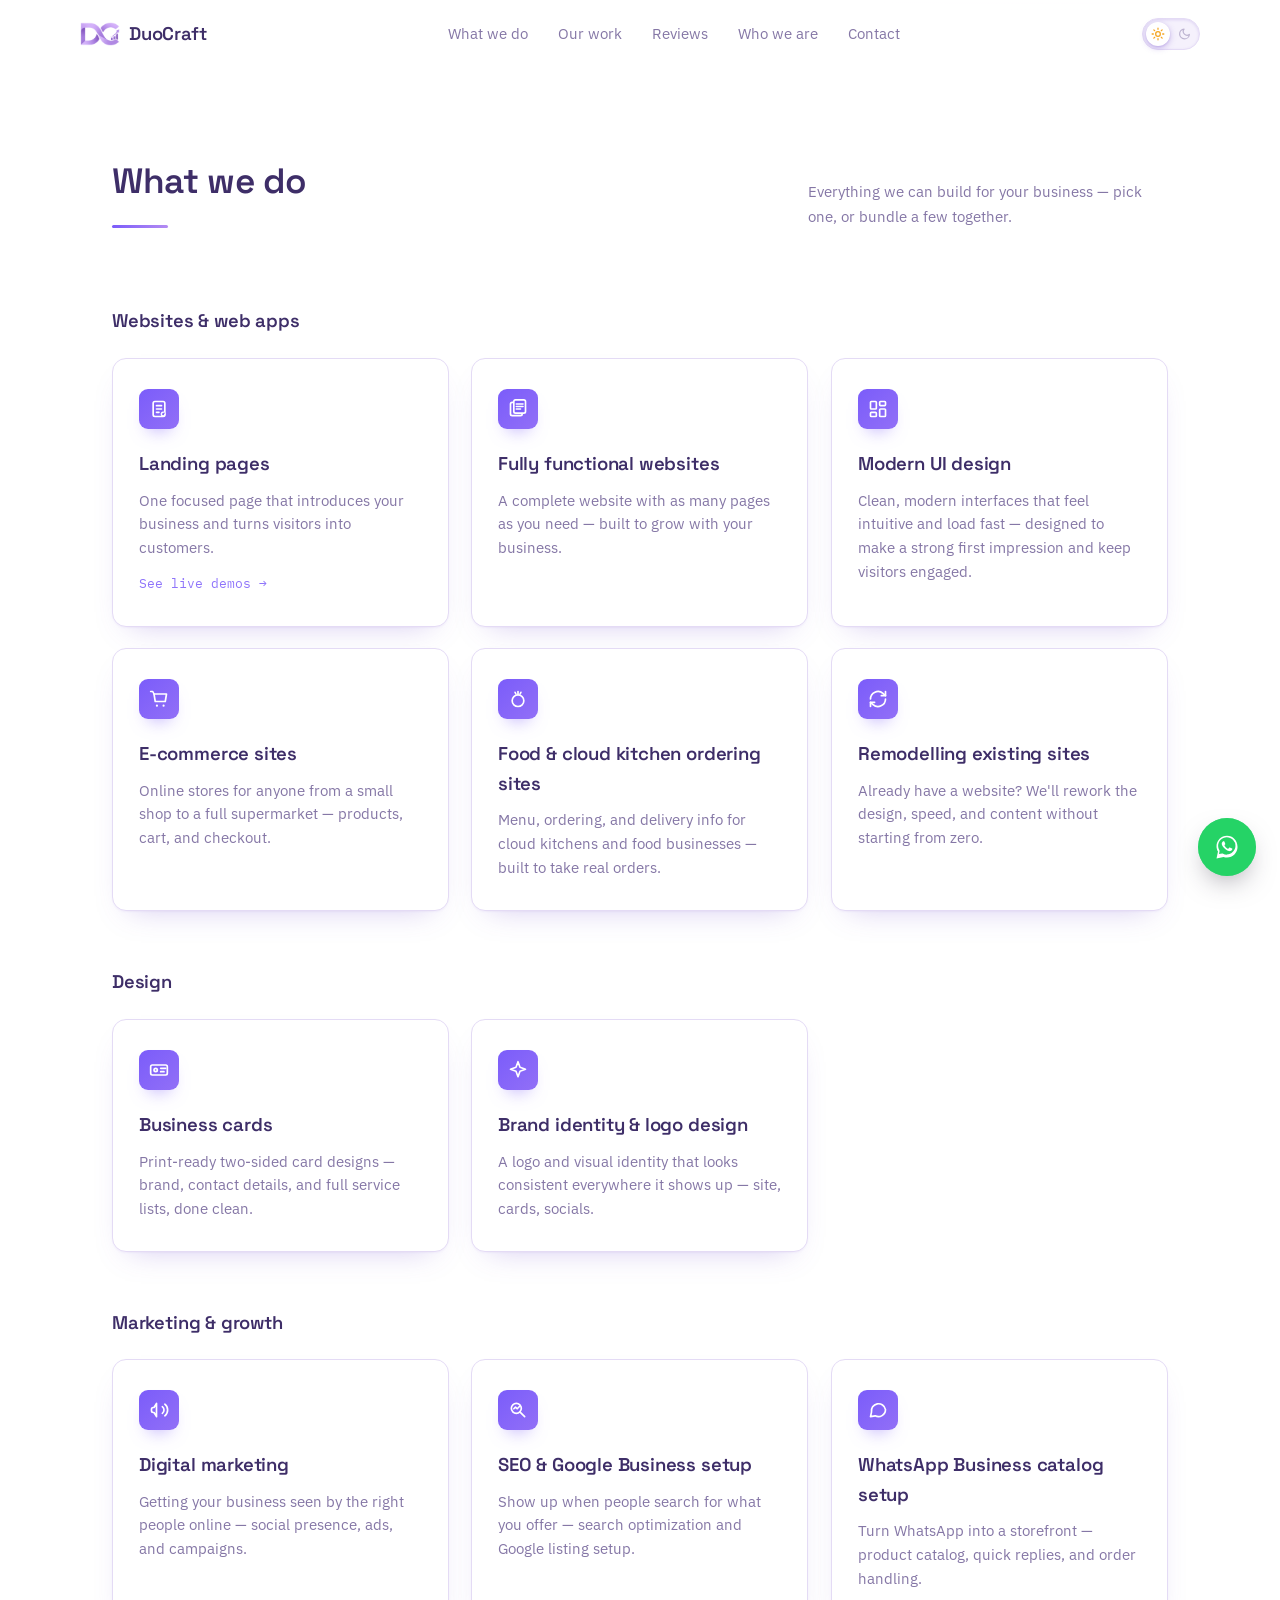
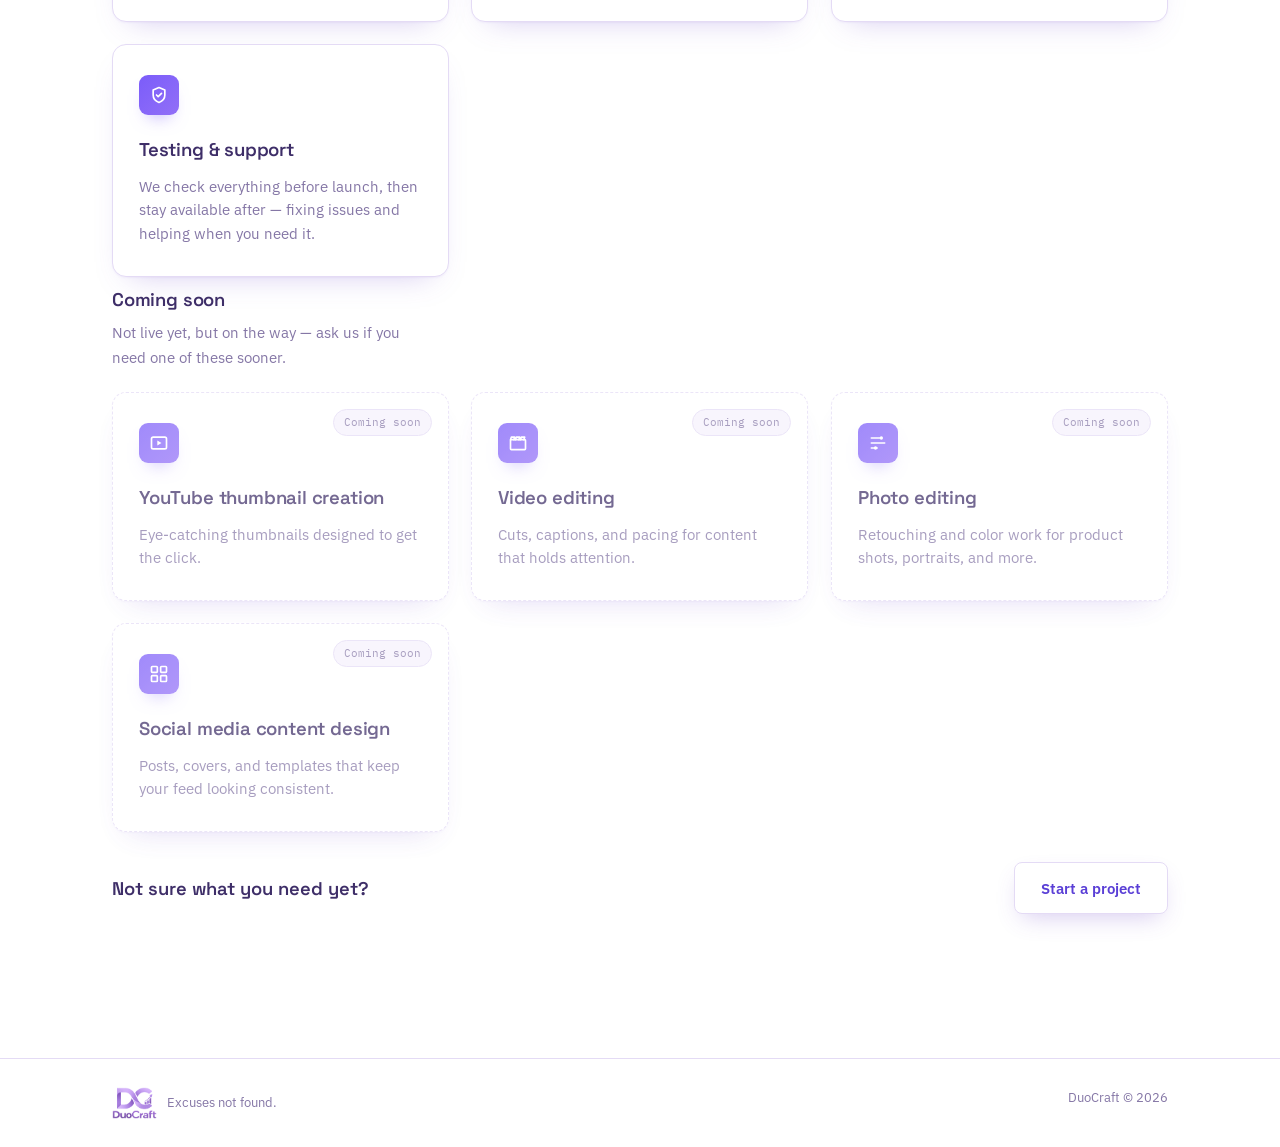
==== commit 9a32b849: "DuoCraft v.0.5" ====
--- a/services.html
+++ b/services.html
@@ -8,12 +8,12 @@
 <link rel="preconnect" href="https://fonts.gstatic.com" crossorigin>
 <link href="https://fonts.googleapis.com/css2?family=Space+Grotesk:wght@500;600;700&family=IBM+Plex+Sans:wght@400;500;600&family=IBM+Plex+Mono:wght@400;500&display=swap" rel="stylesheet">
 <link rel="stylesheet" href="style.css">
-<link rel="icon" href="assets/favicon.ico" sizes="any">
-<link rel="apple-touch-icon" href="assets/apple-touch-icon.png">
+<link rel="icon" href="assets/duocraft/favicon.ico" sizes="any">
+<link rel="apple-touch-icon" href="assets/duocraft/apple-touch-icon.png">
 <script>
   (function() {
     var saved = localStorage.getItem('duocraft-theme');
-    var theme = saved || (window.matchMedia('(prefers-color-scheme: dark)').matches ? 'dark' : 'light');
+    var theme = saved || 'light';
     document.documentElement.setAttribute('data-theme', theme);
   })();
 </script>
@@ -23,7 +23,7 @@
 <header id="site-header">
   <div class="wrap nav">
     <a class="nav-mark" href="./">
-      <img class="brand-badge" src="assets/duocraft-badge.png" alt="DuoCraft" width="40" height="24">
+      <img class="brand-badge" src="assets/duocraft/duocraft-badge.png" alt="DuoCraft" width="40" height="24">
       DuoCraft
     </a>
     <nav class="nav-links" id="nav-links">
@@ -34,9 +34,14 @@
       <a href="#contact" data-section="contact">Contact</a>
     </nav>
     <div class="nav-controls">
-      <button class="theme-toggle" id="theme-toggle" aria-label="Toggle dark mode">
-        <svg class="icon-sun" viewBox="0 0 24 24" width="18" height="18" fill="none" stroke="currentColor" stroke-width="2" stroke-linecap="round"><circle cx="12" cy="12" r="4"></circle><path d="M12 2v2M12 20v2M4.9 4.9l1.4 1.4M17.7 17.7l1.4 1.4M2 12h2M20 12h2M4.9 19.1l1.4-1.4M17.7 6.3l1.4-1.4"></path></svg>
-        <svg class="icon-moon" viewBox="0 0 24 24" width="18" height="18" fill="none" stroke="currentColor" stroke-width="2" stroke-linecap="round" stroke-linejoin="round"><path d="M21 12.8A9 9 0 1 1 11.2 3a7 7 0 0 0 9.8 9.8z"></path></svg>
+      <button class="theme-switch" id="theme-toggle" role="switch" aria-checked="false" aria-label="Toggle dark mode">
+        <span class="theme-switch-thumb"></span>
+        <span class="theme-switch-icon theme-switch-icon-sun">
+          <svg viewBox="0 0 24 24" width="14" height="14" fill="none" stroke="currentColor" stroke-width="2.2" stroke-linecap="round"><circle cx="12" cy="12" r="4"></circle><path d="M12 2v2M12 20v2M4.9 4.9l1.4 1.4M17.7 17.7l1.4 1.4M2 12h2M20 12h2M4.9 19.1l1.4-1.4M17.7 6.3l1.4-1.4"></path></svg>
+        </span>
+        <span class="theme-switch-icon theme-switch-icon-moon">
+          <svg viewBox="0 0 24 24" width="13" height="13" fill="none" stroke="currentColor" stroke-width="2.2" stroke-linecap="round" stroke-linejoin="round"><path d="M21 12.8A9 9 0 1 1 11.2 3a7 7 0 0 0 9.8 9.8z"></path></svg>
+        </span>
       </button>
       <button class="nav-toggle" id="nav-toggle" aria-label="Toggle menu" aria-expanded="false" aria-controls="nav-links">
         <span></span><span></span><span></span>
@@ -59,15 +64,16 @@
 
     <h3 class="services-group-title reveal">Websites &amp; web apps</h3>
     <div class="services">
-      <div class="service tilt-card reveal">
+      <a class="service tilt-card reveal service-link" href="demos.html">
         <div class="tilt-inner">
           <div class="service-icon">
             <svg viewBox="0 0 24 24" width="20" height="20" fill="none" stroke="#fff" stroke-width="2" stroke-linecap="round" stroke-linejoin="round"><rect x="5" y="3" width="14" height="18" rx="2"></rect><path d="M9 8h6M9 12h6M9 16h3"></path><circle cx="17" cy="18" r="3" fill="#fff" stroke="none"></circle><path d="M16.3 18l.7.7L18 17" stroke="#7B5CFA" stroke-width="1.6"></path></svg>
           </div>
           <h3>Landing pages</h3>
           <p>One focused page that introduces your business and turns visitors into customers.</p>
-        </div>
-      </div>
+          <span class="service-link-hint">See live demos →</span>
+        </div>
+      </a>
       <div class="service tilt-card reveal">
         <div class="tilt-inner">
           <div class="service-icon">
@@ -80,37 +86,37 @@
       <div class="service tilt-card reveal">
         <div class="tilt-inner">
           <div class="service-icon">
+            <svg viewBox="0 0 24 24" width="20" height="20" fill="none" stroke="#fff" stroke-width="2" stroke-linecap="round" stroke-linejoin="round"><rect x="3" y="3" width="7" height="9" rx="1"></rect><rect x="14" y="3" width="7" height="5" rx="1"></rect><rect x="14" y="12" width="7" height="9" rx="1"></rect><rect x="3" y="16" width="7" height="5" rx="1"></rect></svg>
+          </div>
+          <h3>Modern UI design</h3>
+          <p>Clean, modern interfaces that feel intuitive and load fast — designed to make a strong first impression and keep visitors engaged.</p>
+        </div>
+      </div>
+      <div class="service tilt-card reveal">
+        <div class="tilt-inner">
+          <div class="service-icon">
+            <svg viewBox="0 0 24 24" width="20" height="20" fill="none" stroke="#fff" stroke-width="2" stroke-linecap="round" stroke-linejoin="round"><path d="M6 6h15l-1.5 9h-12z"></path><circle cx="9.5" cy="20" r="1.3" fill="#fff" stroke="none"></circle><circle cx="17.5" cy="20" r="1.3" fill="#fff" stroke="none"></circle><path d="M6 6L4.5 3H2"></path></svg>
+          </div>
+          <h3>E-commerce sites</h3>
+          <p>Online stores for anyone from a small shop to a full supermarket — products, cart, and checkout.</p>
+        </div>
+      </div>
+      <div class="service tilt-card reveal">
+        <div class="tilt-inner">
+          <div class="service-icon">
+            <svg viewBox="0 0 24 24" width="20" height="20" fill="none" stroke="#fff" stroke-width="2" stroke-linecap="round" stroke-linejoin="round"><circle cx="12" cy="14" r="7"></circle><path d="M12 3v3M8.5 4l1 2M15.5 4l-1 2"></path></svg>
+          </div>
+          <h3>Food &amp; cloud kitchen ordering sites</h3>
+          <p>Menu, ordering, and delivery info for cloud kitchens and food businesses — built to take real orders.</p>
+        </div>
+      </div>
+      <div class="service tilt-card reveal">
+        <div class="tilt-inner">
+          <div class="service-icon">
             <svg viewBox="0 0 24 24" width="20" height="20" fill="none" stroke="#fff" stroke-width="2" stroke-linecap="round" stroke-linejoin="round"><path d="M3 12a9 9 0 0 1 15-6.7L21 8"></path><path d="M21 3v5h-5"></path><path d="M21 12a9 9 0 0 1-15 6.7L3 16"></path><path d="M3 21v-5h5"></path></svg>
           </div>
           <h3>Remodelling existing sites</h3>
           <p>Already have a website? We'll rework the design, speed, and content without starting from zero.</p>
-        </div>
-      </div>
-      <div class="service tilt-card reveal">
-        <div class="tilt-inner">
-          <div class="service-icon">
-            <svg viewBox="0 0 24 24" width="20" height="20" fill="none" stroke="#fff" stroke-width="2" stroke-linecap="round" stroke-linejoin="round"><path d="M6 6h15l-1.5 9h-12z"></path><circle cx="9.5" cy="20" r="1.3" fill="#fff" stroke="none"></circle><circle cx="17.5" cy="20" r="1.3" fill="#fff" stroke="none"></circle><path d="M6 6L4.5 3H2"></path></svg>
-          </div>
-          <h3>E-commerce sites</h3>
-          <p>Online stores for anyone from a small shop to a full supermarket — products, cart, and checkout.</p>
-        </div>
-      </div>
-      <div class="service tilt-card reveal">
-        <div class="tilt-inner">
-          <div class="service-icon">
-            <svg viewBox="0 0 24 24" width="20" height="20" fill="none" stroke="#fff" stroke-width="2" stroke-linecap="round" stroke-linejoin="round"><circle cx="12" cy="14" r="7"></circle><path d="M12 3v3M8.5 4l1 2M15.5 4l-1 2"></path></svg>
-          </div>
-          <h3>Food &amp; cloud kitchen ordering sites</h3>
-          <p>Menu, ordering, and delivery info for cloud kitchens and food businesses — built to take real orders.</p>
-        </div>
-      </div>
-      <div class="service tilt-card reveal">
-        <div class="tilt-inner">
-          <div class="service-icon">
-            <svg viewBox="0 0 24 24" width="20" height="20" fill="none" stroke="#fff" stroke-width="2" stroke-linecap="round" stroke-linejoin="round"><rect x="3" y="3" width="7" height="9" rx="1"></rect><rect x="14" y="3" width="7" height="5" rx="1"></rect><rect x="14" y="12" width="7" height="9" rx="1"></rect><rect x="3" y="16" width="7" height="5" rx="1"></rect></svg>
-          </div>
-          <h3>Web apps &amp; dashboards</h3>
-          <p>Custom tools for tracking, logging, or managing your own business data — like our Gig Driver Dashboard.</p>
         </div>
       </div>
     </div>
@@ -234,7 +240,7 @@
 <footer>
   <div class="wrap">
     <div style="display:flex; align-items:center; gap:10px;">
-      <img src="assets/duocraft-wordmark.png" alt="DuoCraft" style="height:32px; width:auto; display:block;">
+      <img src="assets/duocraft/duocraft-wordmark.png" alt="DuoCraft" style="height:32px; width:auto; display:block;">
       <span style="font-size:0.8rem; color:var(--text-muted);">Excuses not found.</span>
     </div>
     <span>DuoCraft © 2026</span>
--- a/style.css
+++ b/style.css
@@ -125,30 +125,53 @@
   }
   .nav-links a:hover::after { transform: scaleX(1); }
   .nav-links a:hover { color: var(--text); }
-  .theme-toggle {
-    display: flex;
-    align-items: center;
-    justify-content: center;
-    width: 36px;
-    height: 36px;
+  .theme-switch {
+    position: relative;
+    display: flex;
+    align-items: center;
+    width: 58px;
+    height: 32px;
+    border-radius: 999px;
     border: 1px solid var(--line);
-    border-radius: 8px;
-    background: var(--panel);
-    color: var(--text);
+    background: var(--bg-2);
     cursor: pointer;
     padding: 0;
-    position: relative;
-    transition: border-color 0.2s ease, transform 0.2s ease;
-  }
-  .theme-toggle:hover { border-color: var(--accent); transform: translateY(-1px); }
-  .theme-toggle svg {
-    position: absolute;
-    transition: opacity 0.2s ease, transform 0.3s ease;
-  }
-  .icon-moon { opacity: 0; transform: rotate(-40deg) scale(0.7); }
-  .icon-sun { opacity: 1; transform: rotate(0deg) scale(1); }
-  :root[data-theme="dark"] .icon-sun { opacity: 0; transform: rotate(40deg) scale(0.7); }
-  :root[data-theme="dark"] .icon-moon { opacity: 1; transform: rotate(0deg) scale(1); }
+    flex-shrink: 0;
+    box-shadow: inset 0 1px 3px hsl(var(--shadow-color) / 0.18);
+    transition: background 0.3s ease, border-color 0.3s ease;
+  }
+  .theme-switch-thumb {
+    position: absolute;
+    top: 3px;
+    left: 3px;
+    width: 24px;
+    height: 24px;
+    border-radius: 50%;
+    background: #fff;
+    box-shadow: 0 2px 6px hsl(var(--shadow-color) / 0.35), 0 1px 2px hsl(var(--shadow-color) / 0.2);
+    transition: transform 0.38s cubic-bezier(.34, 1.4, .4, 1), background 0.3s ease;
+    z-index: 1;
+  }
+  :root[data-theme="dark"] .theme-switch-thumb {
+    transform: translateX(26px);
+    background: #241d35;
+    box-shadow: 0 2px 6px hsl(258deg 60% 2% / 0.6), inset 0 0 0 1px var(--line);
+  }
+  .theme-switch-icon {
+    position: absolute;
+    top: 50%;
+    transform: translateY(-50%);
+    display: flex;
+    align-items: center;
+    justify-content: center;
+    z-index: 2;
+    transition: color 0.3s ease, opacity 0.3s ease;
+  }
+  .theme-switch-icon-sun { left: 8px; color: #f5a623; opacity: 1; }
+  .theme-switch-icon-moon { right: 8px; color: var(--text-muted); opacity: 0.5; }
+  :root[data-theme="dark"] .theme-switch-icon-sun { color: var(--text-muted); opacity: 0.45; }
+  :root[data-theme="dark"] .theme-switch-icon-moon { color: #ffd76a; opacity: 1; }
+  .theme-switch:hover { border-color: var(--accent); }
 
   .nav-toggle {
     display: none;
@@ -535,6 +558,31 @@
   .services .tilt-card:nth-child(2) { transition-delay: 0.1s; }
   .services .tilt-card:nth-child(3) { transition-delay: 0.2s; }
   .service { padding: 30px 26px; }
+  a.service { text-decoration: none; color: inherit; display: block; }
+  .service-preview {
+    margin: -30px -26px 20px;
+    border-radius: 14px 14px 0 0;
+    overflow: hidden;
+    background: var(--bg-2);
+    aspect-ratio: 16 / 9;
+  }
+  .service-preview video {
+    display: block;
+    width: 100%;
+    height: 100%;
+    object-fit: cover;
+  }
+  .service-link { cursor: pointer; }
+  .service-link-hint {
+    display: inline-block;
+    margin-top: 14px;
+    font-family: var(--font-mono);
+    font-size: 0.8rem;
+    color: var(--accent);
+    opacity: 0.85;
+    transition: opacity 0.2s ease, transform 0.2s ease;
+  }
+  .service-link:hover .service-link-hint { opacity: 1; transform: translateX(3px); }
   .service-icon {
     width: 40px; height: 40px;
     border-radius: 9px;
@@ -547,6 +595,31 @@
   }
   .service h3 { font-family: var(--font-display); font-weight: 600; font-size: 1.16rem; margin: 0 0 10px; letter-spacing: -0.01em; }
   .service p { color: var(--text-muted); font-size: 0.93rem; margin: 0; }
+
+  /* ---------- Service card cover image ---------- */
+  .service-cover {
+    height: 168px;
+    margin: -30px -26px 22px;
+    border-radius: 14px 14px 0 0;
+    display: flex;
+    align-items: center;
+    justify-content: center;
+    background-size: cover;
+    background-position: center;
+    overflow: hidden;
+  }
+  .service-cover-1 { background: linear-gradient(135deg, var(--accent), color-mix(in srgb, var(--accent) 55%, var(--accent-2))); }
+  .service-cover video,
+  .service-cover img {
+    width: 100%;
+    height: 100%;
+    object-fit: cover;
+  }
+  .service-cover-2 { background: linear-gradient(135deg, color-mix(in srgb, var(--accent) 80%, var(--accent-2)), var(--accent-2)); }
+  .service-cover-3 { background: linear-gradient(135deg, var(--accent-2), color-mix(in srgb, var(--accent-2) 55%, var(--accent))); }
+  /* To use a real photo/screenshot instead: replace the svg inside
+     .service-cover with <img src="assets/your-image.jpg" alt="..."> and
+     add: .service-cover img { width:100%; height:100%; object-fit:cover; } */
 
   /* ---------- Process ---------- */
   .process { display: flex; flex-direction: column; gap: 16px; }
@@ -732,6 +805,46 @@
     gap: 22px;
   }
   @media (max-width: 800px) { .reviews-grid { grid-template-columns: 1fr; } }
+
+  .social-grid {
+    display: grid;
+    grid-template-columns: repeat(2, 1fr);
+    gap: 22px;
+  }
+  @media (max-width: 800px) { .social-grid { grid-template-columns: 1fr; } }
+  .social-card {
+    display: block;
+    text-decoration: none;
+    color: inherit;
+    padding: 32px;
+  }
+  .social-card h3 {
+    font-family: var(--font-display);
+    font-weight: 600;
+    font-size: 1.1rem;
+    margin: 0 0 8px;
+    letter-spacing: -0.01em;
+  }
+  .social-card p { color: var(--text-muted); font-size: 0.93rem; margin: 0 0 18px; }
+  .social-icon {
+    width: 48px;
+    height: 48px;
+    border-radius: 13px;
+    display: flex;
+    align-items: center;
+    justify-content: center;
+    margin-bottom: 20px;
+    box-shadow: 0 10px 20px -10px hsl(var(--shadow-color) / 0.45);
+  }
+  .social-icon-instagram {
+    background: linear-gradient(135deg, #f9ce34, #ee2a7b 45%, #6228d7);
+  }
+  .social-icon-discord { background: #5865f2; }
+  .social-handle {
+    font-family: var(--font-mono);
+    font-size: 0.8rem;
+    color: var(--accent);
+  }
   .reviews-grid .tilt-card:nth-child(1) { transition-delay: 0s; }
   .reviews-grid .tilt-card:nth-child(2) { transition-delay: 0.12s; }
   .review-card { padding: 30px 28px; }
@@ -748,6 +861,33 @@
   .work-hero { padding-top: 84px; padding-bottom: 24px; }
   .work-hero .section-note { max-width: 40ch; }
 
+  .work-placeholder {
+    display: flex;
+    flex-direction: column;
+    align-items: center;
+    gap: 18px;
+    padding: 50px 20px 90px;
+    text-align: center;
+  }
+  .work-placeholder.is-hidden { display: none; }
+  .work-placeholder-stage {
+    position: relative;
+    width: 220px;
+    height: 220px;
+    perspective: 1200px;
+  }
+  .work-placeholder-glow {
+    position: absolute;
+    inset: 2%;
+    border-radius: 50%;
+    background: radial-gradient(circle, color-mix(in srgb, var(--accent) 18%, transparent), transparent 70%);
+  }
+  .work-placeholder-note {
+    font-family: var(--font-mono);
+    font-size: 0.86rem;
+    color: var(--text-muted);
+  }
+
   .filter-chips {
     display: flex;
     flex-wrap: wrap;
@@ -809,25 +949,69 @@
   .case-body li { margin-bottom: 8px; }
   .case-body li::marker { color: var(--accent); }
 
+  .case-gallery-wrap {
+    position: relative;
+  }
+  .gallery-nav {
+    position: absolute;
+    top: 45%;
+    transform: translateY(-50%);
+    width: 40px;
+    height: 40px;
+    border-radius: 50%;
+    border: 1px solid rgba(255, 255, 255, 0.35);
+    background: linear-gradient(160deg, rgba(255, 255, 255, 0.55), rgba(255, 255, 255, 0.08) 55%, rgba(0, 0, 0, 0.12)),
+      color-mix(in srgb, var(--panel) 78%, transparent);
+    backdrop-filter: blur(6px);
+    -webkit-backdrop-filter: blur(6px);
+    color: var(--text);
+    display: flex;
+    align-items: center;
+    justify-content: center;
+    cursor: pointer;
+    z-index: 2;
+    box-shadow: 0 8px 18px -8px hsl(var(--shadow-color) / 0.55), inset 0 1px 0 rgba(255, 255, 255, 0.4);
+    transition: transform 0.18s ease, box-shadow 0.18s ease, opacity 0.18s ease;
+  }
+  .gallery-nav:hover {
+    transform: translateY(-50%) scale(1.08);
+    box-shadow: 0 10px 22px -8px hsl(var(--shadow-color) / 0.6), inset 0 1px 0 rgba(255, 255, 255, 0.5);
+  }
+  .gallery-nav:active { transform: translateY(-50%) scale(0.96); }
+  .gallery-nav-prev { left: 10px; }
+  .gallery-nav-next { right: 10px; }
+  .gallery-nav[disabled] { opacity: 0; pointer-events: none; }
+  @media (max-width: 640px) {
+    .gallery-nav { width: 34px; height: 34px; }
+  }
+
   .case-gallery {
-    display: grid;
-    grid-template-columns: 1fr 1fr;
-    gap: 20px;
-  }
-  @media (max-width: 720px) { .case-gallery { grid-template-columns: 1fr; } }
+    display: flex;
+    gap: 16px;
+    overflow-x: auto;
+    padding-bottom: 8px;
+    scroll-snap-type: x proximity;
+    -webkit-overflow-scrolling: touch;
+  }
+  .case-gallery::-webkit-scrollbar { height: 8px; }
+  .case-gallery::-webkit-scrollbar-track { background: transparent; }
+  .case-gallery::-webkit-scrollbar-thumb { background: var(--line); border-radius: 999px; }
   .case-gallery figure {
     margin: 0;
+    flex: 0 0 auto;
     border: 1px solid var(--line);
     border-radius: 12px;
     overflow: hidden;
     background: var(--bg-2);
-  }
-  .case-gallery figure.wide { grid-column: 1 / -1; }
+    scroll-snap-align: start;
+  }
   .case-gallery img {
     display: block;
-    width: 100%;
-    height: auto;
-  }
+    width: auto;
+    height: 260px;
+    max-width: none;
+  }
+  @media (max-width: 640px) { .case-gallery img { height: 200px; } }
   .case-gallery figcaption {
     padding: 12px 16px;
     font-family: var(--font-mono);
@@ -843,6 +1027,19 @@
     margin-bottom: 20px;
   }
   .case-links .founder-portfolio-btn { margin-top: 0; }
+  .case-link-icon {
+    display: flex;
+    align-items: center;
+    justify-content: center;
+    width: 22px;
+    height: 22px;
+    border-radius: 7px;
+    flex-shrink: 0;
+  }
+  .case-link-icon-instagram {
+    background: linear-gradient(135deg, #f9ce34, #ee2a7b 45%, #6228d7);
+  }
+  .case-link-icon-discord { background: #5865f2; }
   .case-note {
     font-size: 0.9rem;
     color: var(--text-muted);
